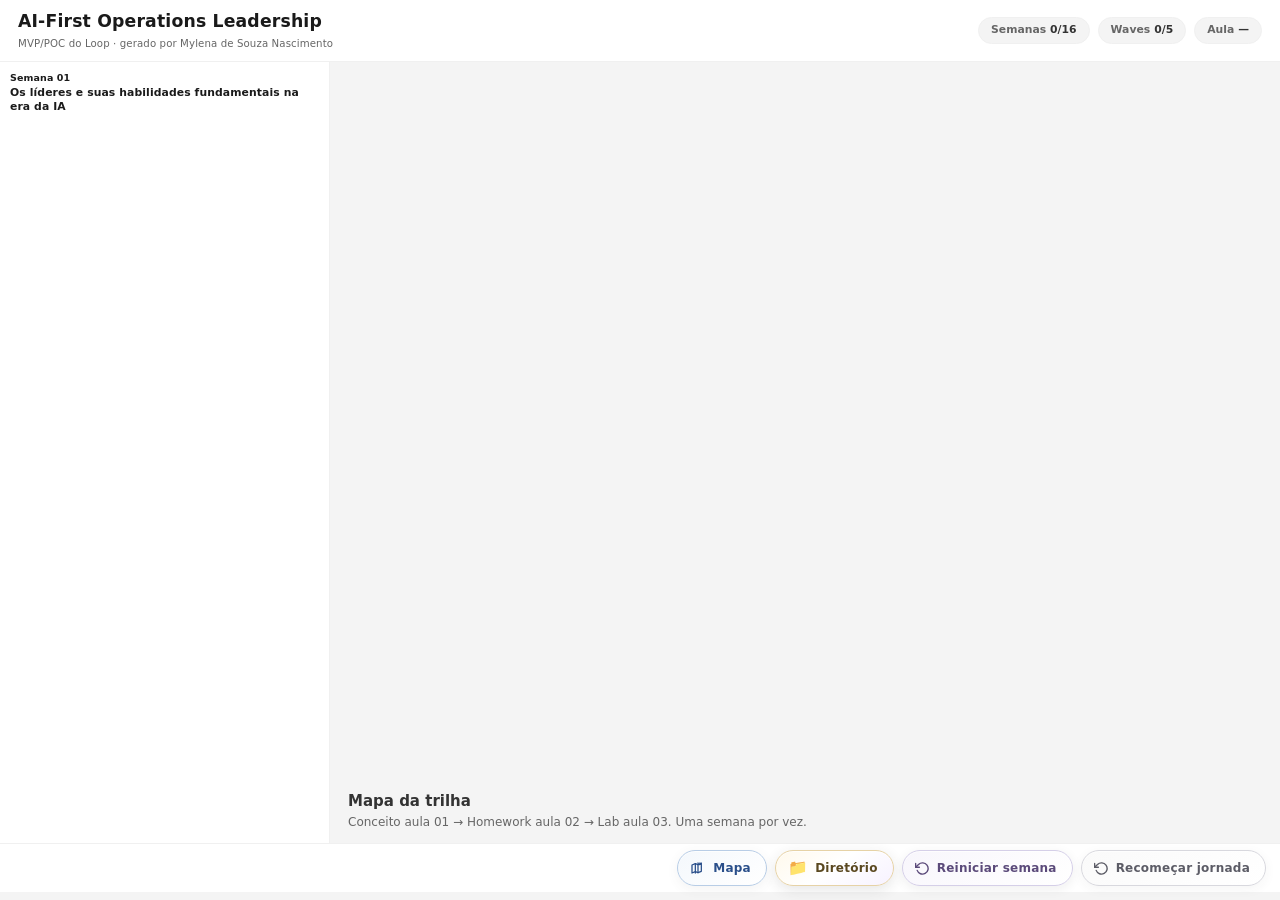
==== index.html @ c35f7ac2 "Publica o Patron Loop sem marca de parceiro." ====
<!DOCTYPE html>
<html lang="pt-BR">
<head>
<meta charset="utf-8" />
<meta http-equiv="refresh" content="0; url=play.html" />
<title>Patron Loop</title>
<script>location.replace("play.html");</script>
</head>
<body><p><a href="play.html">Entrar no jogo</a></p></body>
</html>
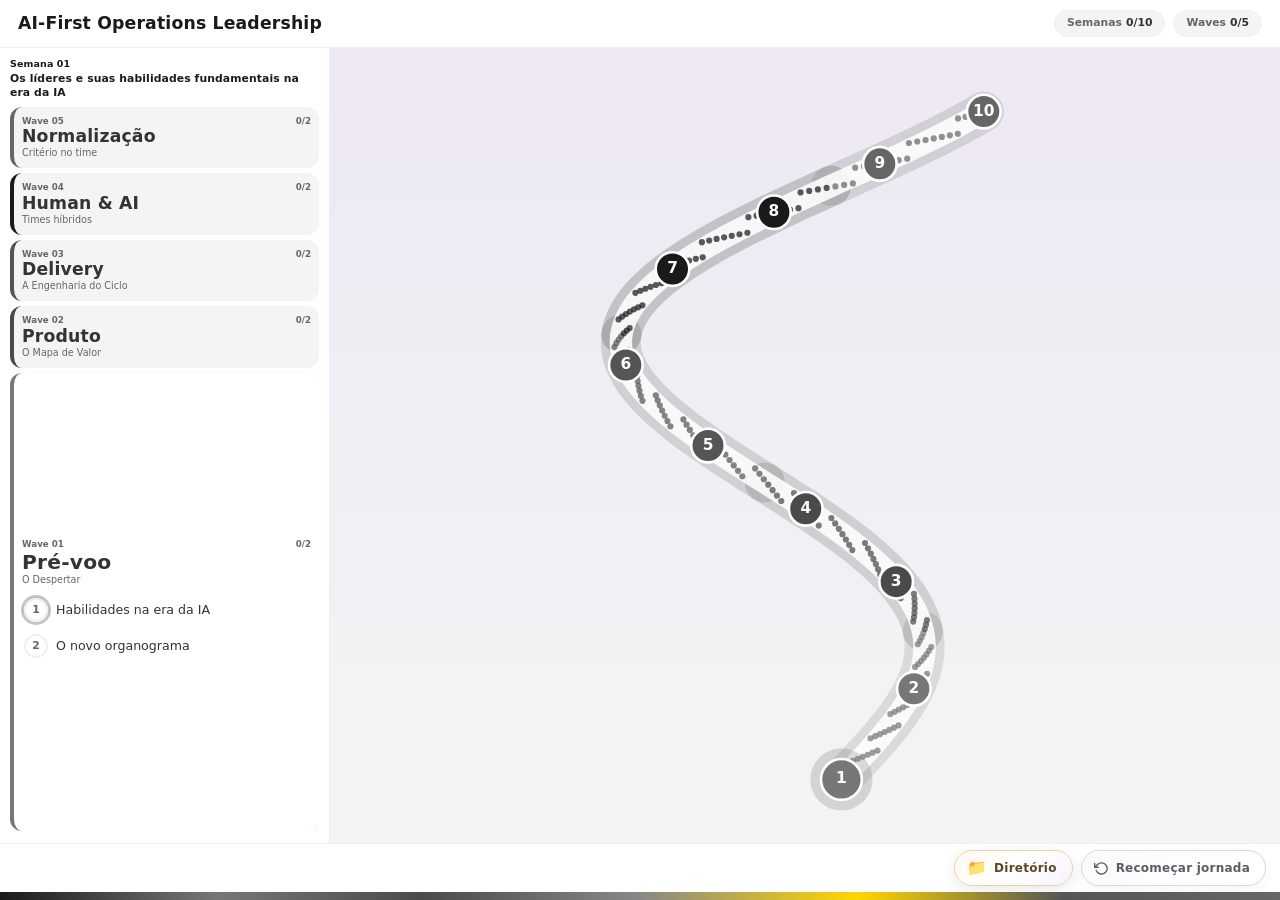
==== commit fb427b0a: "Atualiza o jogo para as 10 semanas do Master." ====
--- a/index.html
+++ b/index.html
@@ -6,5 +6,4 @@
 <title>Patron Loop</title>
 <script>location.replace("play.html");</script>
 </head>
-<body><p><a href="play.html">Entrar no jogo</a></p></body>
-</html>
+<body><p><a href="play.html">Entrar no jogo</a></p></body></html>
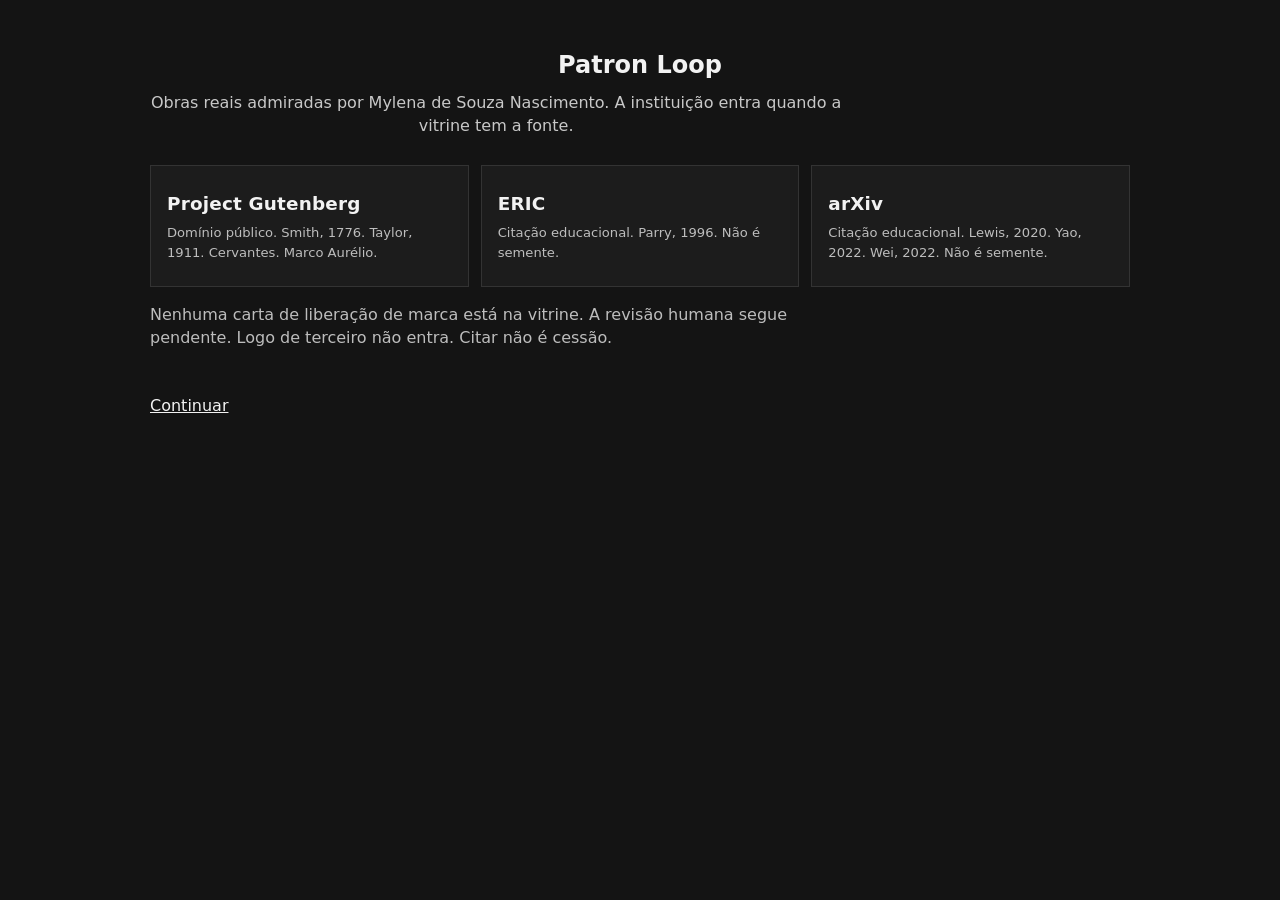
==== commit 027ed1ef: "Publica a home, a entrada e os laboratorios no site." ====
--- a/index.html
+++ b/index.html
@@ -1,9 +1,44 @@
 <!DOCTYPE html>
 <html lang="pt-BR">
 <head>
-<meta charset="utf-8" />
-<meta http-equiv="refresh" content="0; url=play.html" />
-<title>Patron Loop</title>
-<script>location.replace("play.html");</script>
+  <meta charset="utf-8" />
+  <meta name="viewport" content="width=device-width, initial-scale=1" />
+  <title>Patron Loop</title>
+  <style>
+    body { margin: 0; font: 16px/1.45 system-ui, sans-serif; background: #141414; color: #f2f2f2; }
+    main { max-width: 980px; margin: 0 auto; padding: 48px 18px 72px; }
+    h1 { font-size: 1.5rem; font-weight: 600; text-align: center; margin: 0 0 8px; }
+    .linha { text-align: center; color: #c8c8c8; margin: 0 0 28px; }
+    .grade { display: grid; grid-template-columns: repeat(3, 1fr); gap: 12px; }
+    a.placa { display: flex; flex-direction: column; justify-content: center; min-height: 92px; padding: 14px 16px; background: #1c1c1c; color: #f2f2f2; border: 1px solid #333; text-decoration: none; }
+    a.placa:hover { border-color: #f2f2f2; }
+    strong { font-size: 1.15rem; font-weight: 600; letter-spacing: 0.01em; }
+    span { color: #bdbdbd; font-size: 0.82rem; margin-top: 6px; }
+    p { max-width: 68ch; color: #bdbdbd; }
+    .seguir { display: inline-block; margin-top: 28px; color: #f2f2f2; }
+    @media (max-width: 720px) { .grade { grid-template-columns: 1fr; } }
+  </style>
 </head>
-<body><p><a href="play.html">Entrar no jogo</a></p></body></html>
+<body>
+  <main>
+    <h1>Patron Loop</h1>
+    <p class="linha">Obras reais admiradas por Mylena de Souza Nascimento. A instituição entra quando a vitrine tem a fonte.</p>
+    <div class="grade">
+      <a class="placa" href="https://www.gutenberg.org/ebooks/3300">
+        <strong>Project Gutenberg</strong>
+        <span>Domínio público. Smith, 1776. Taylor, 1911. Cervantes. Marco Aurélio.</span>
+      </a>
+      <a class="placa" href="https://eric.ed.gov/?id=EJ566039">
+        <strong>ERIC</strong>
+        <span>Citação educacional. Parry, 1996. Não é semente.</span>
+      </a>
+      <a class="placa" href="https://arxiv.org/">
+        <strong>arXiv</strong>
+        <span>Citação educacional. Lewis, 2020. Yao, 2022. Wei, 2022. Não é semente.</span>
+      </a>
+    </div>
+    <p>Nenhuma carta de liberação de marca está na vitrine. A revisão humana segue pendente. Logo de terceiro não entra. Citar não é cessão.</p>
+    <a class="seguir" href="hello.html">Continuar</a>
+  </main>
+</body>
+</html>
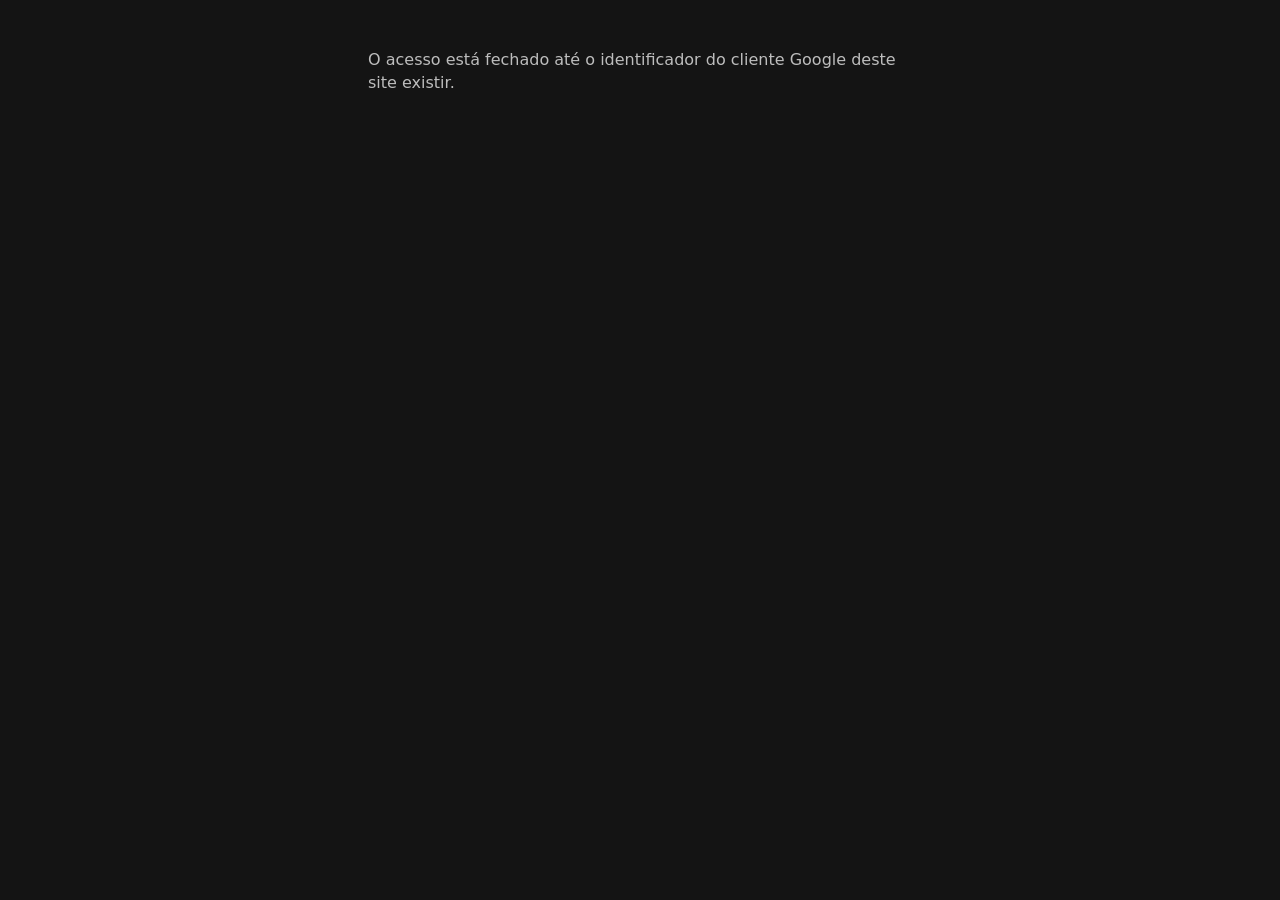
==== commit 522bb449: "Fecha as paginas no login Google da conta autorizada e publica a experiencia comum." ====
--- a/index.html
+++ b/index.html
@@ -1,6 +1,6 @@
 <!DOCTYPE html>
 <html lang="pt-BR">
-<head>
+<head><script src="/auth-config.js"></script><script src="/auth.js"></script>
   <meta charset="utf-8" />
   <meta name="viewport" content="width=device-width, initial-scale=1" />
   <title>Patron Loop</title>
